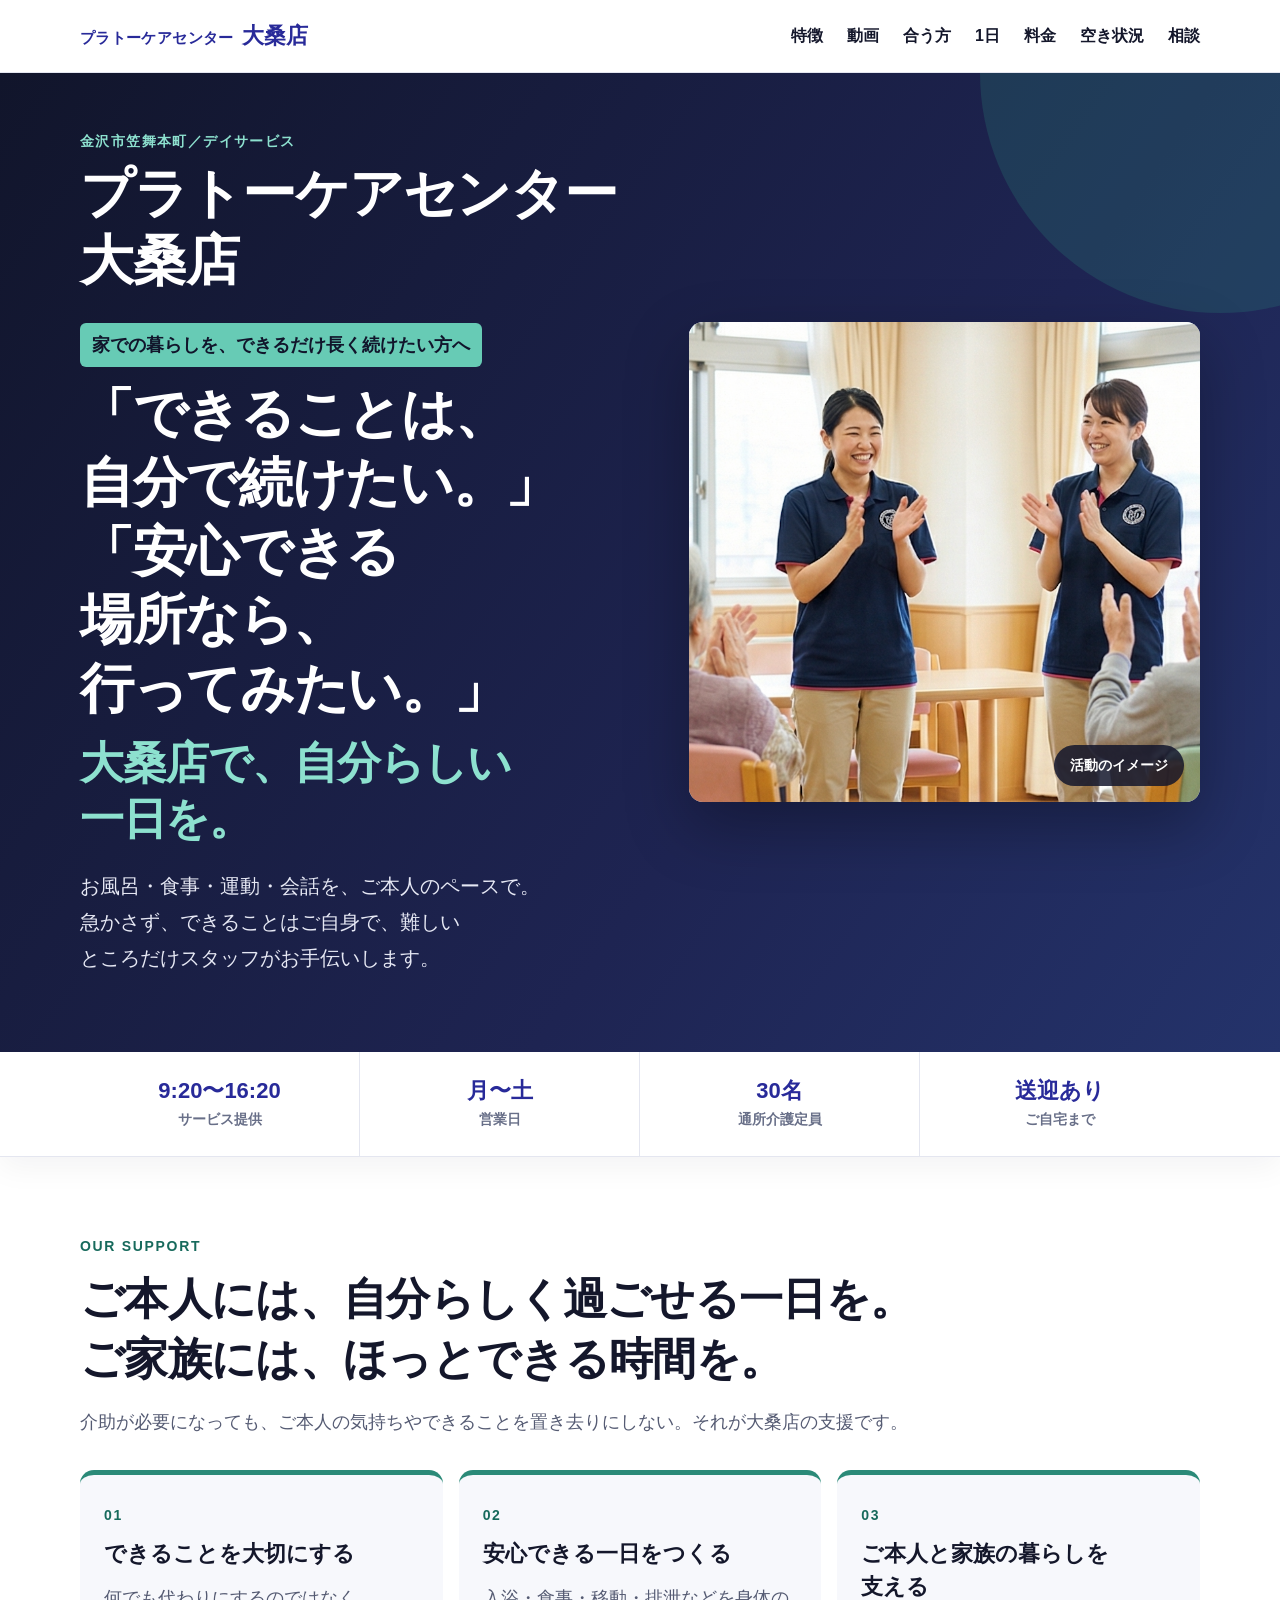
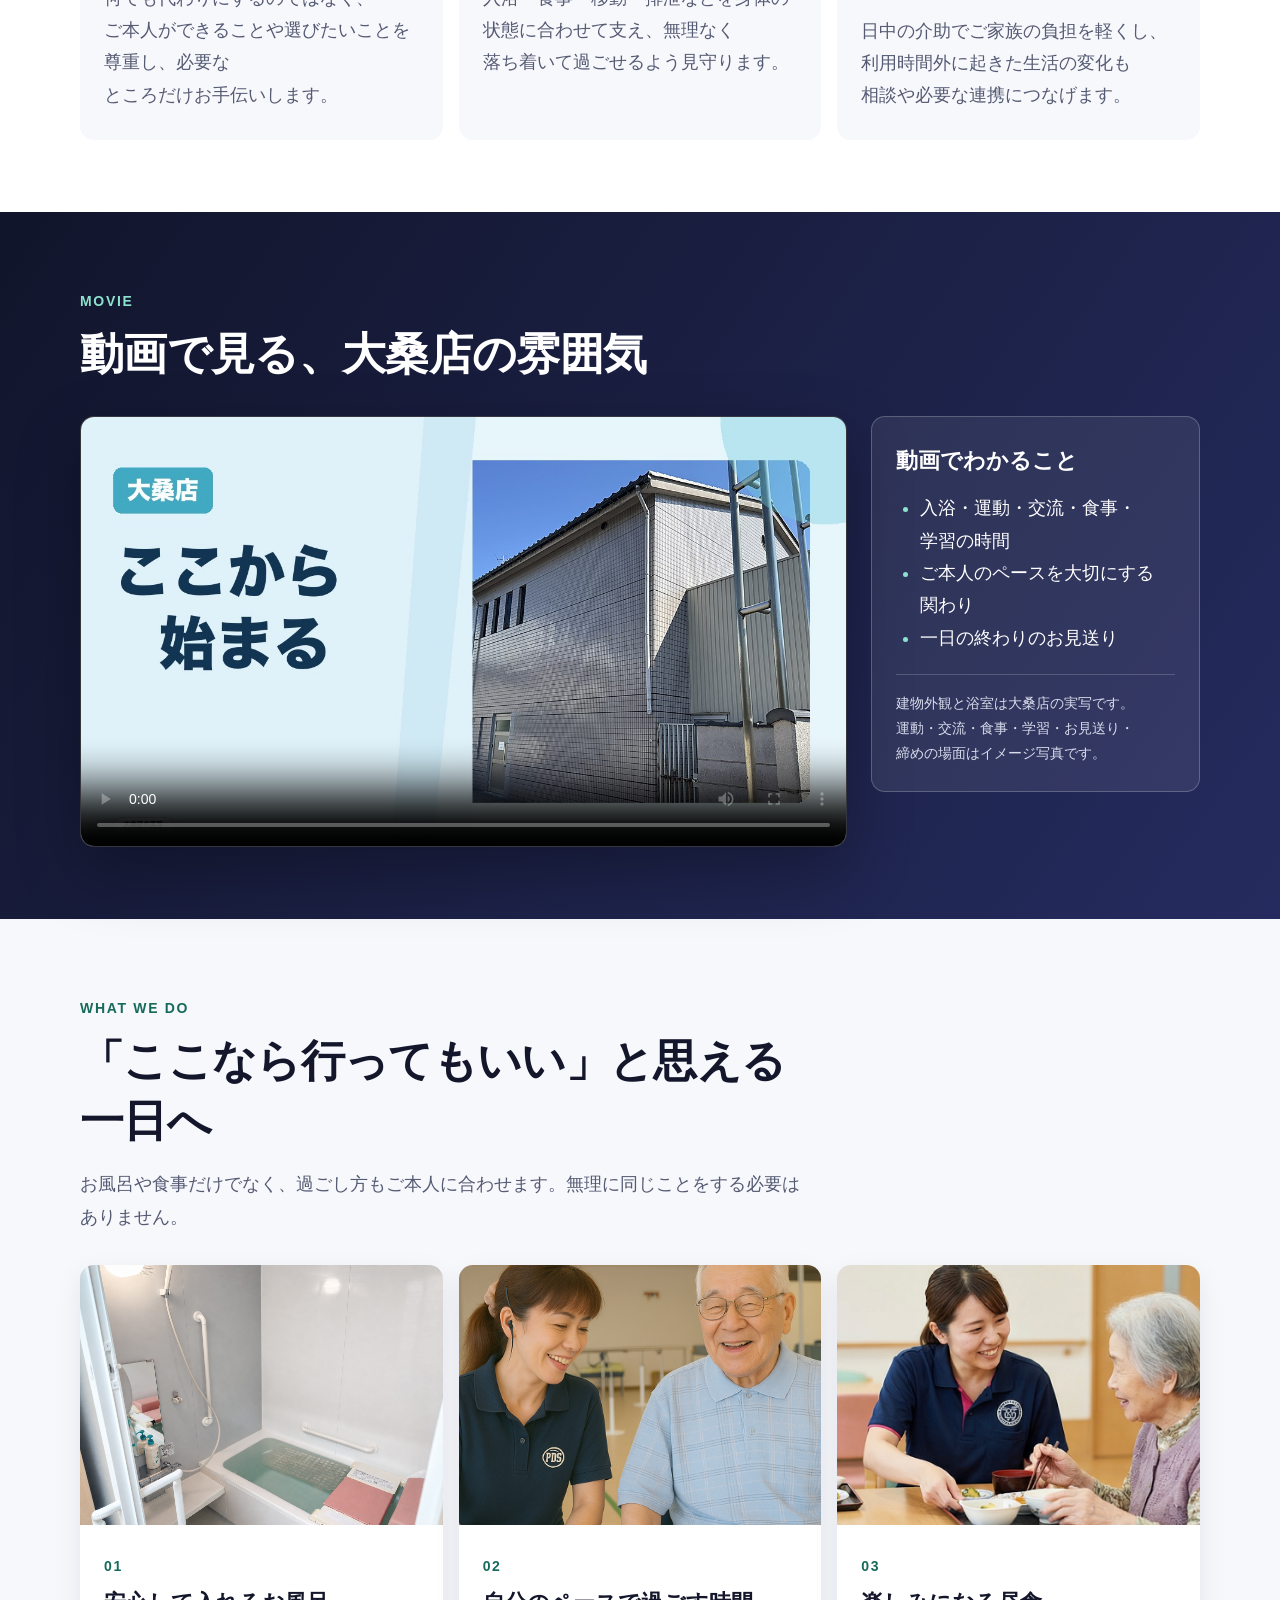
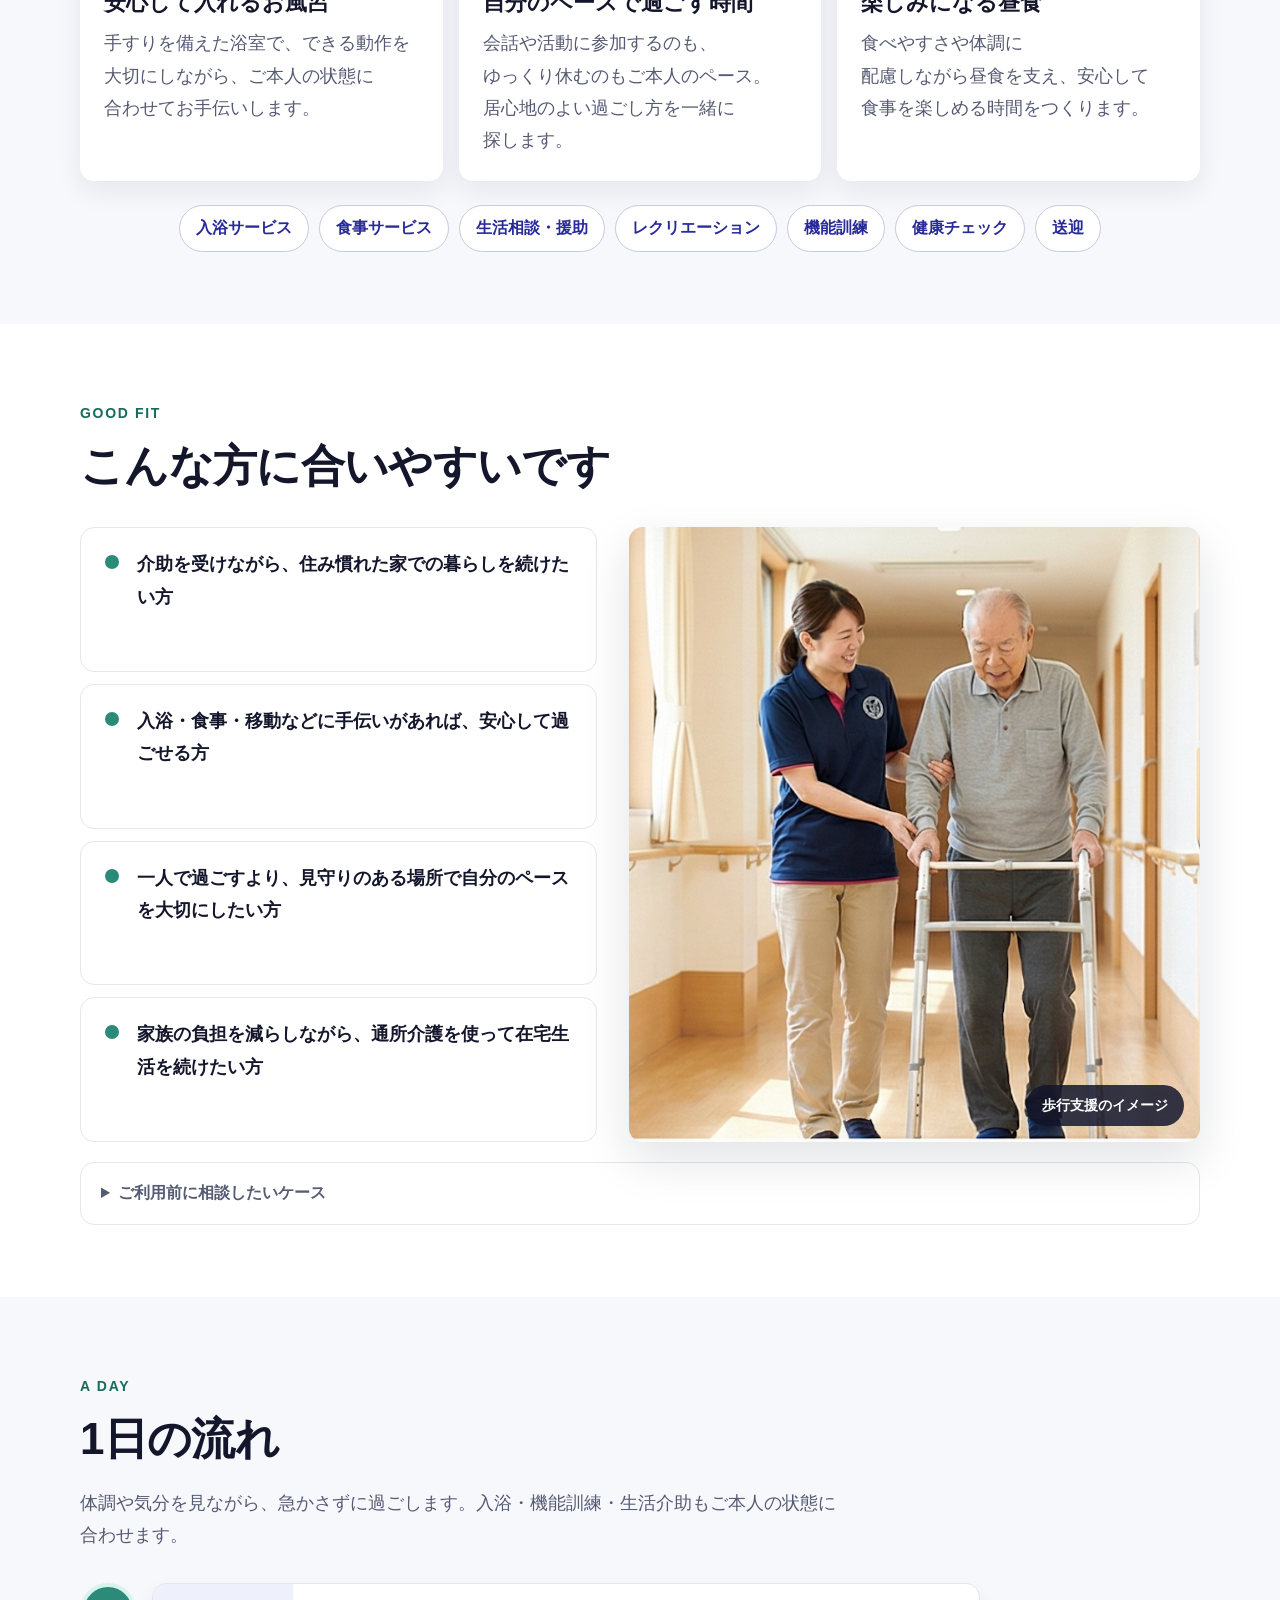
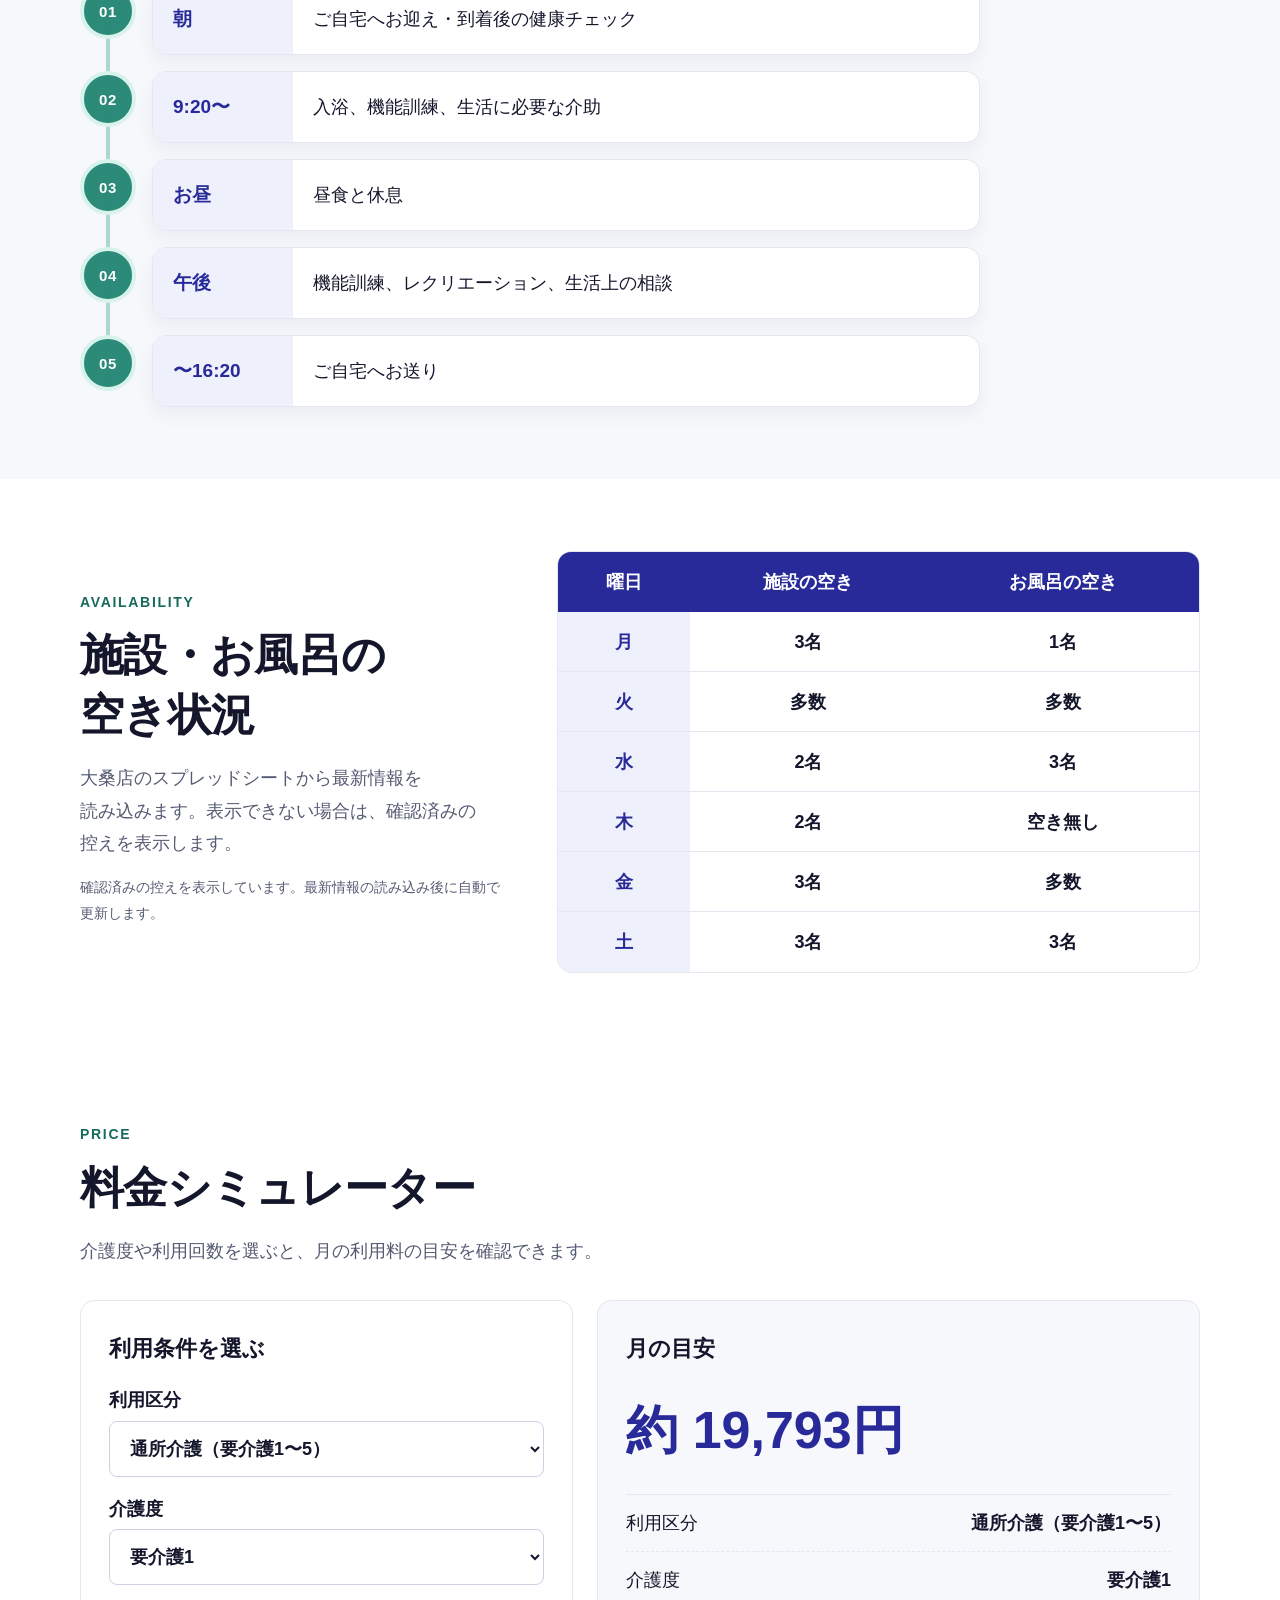
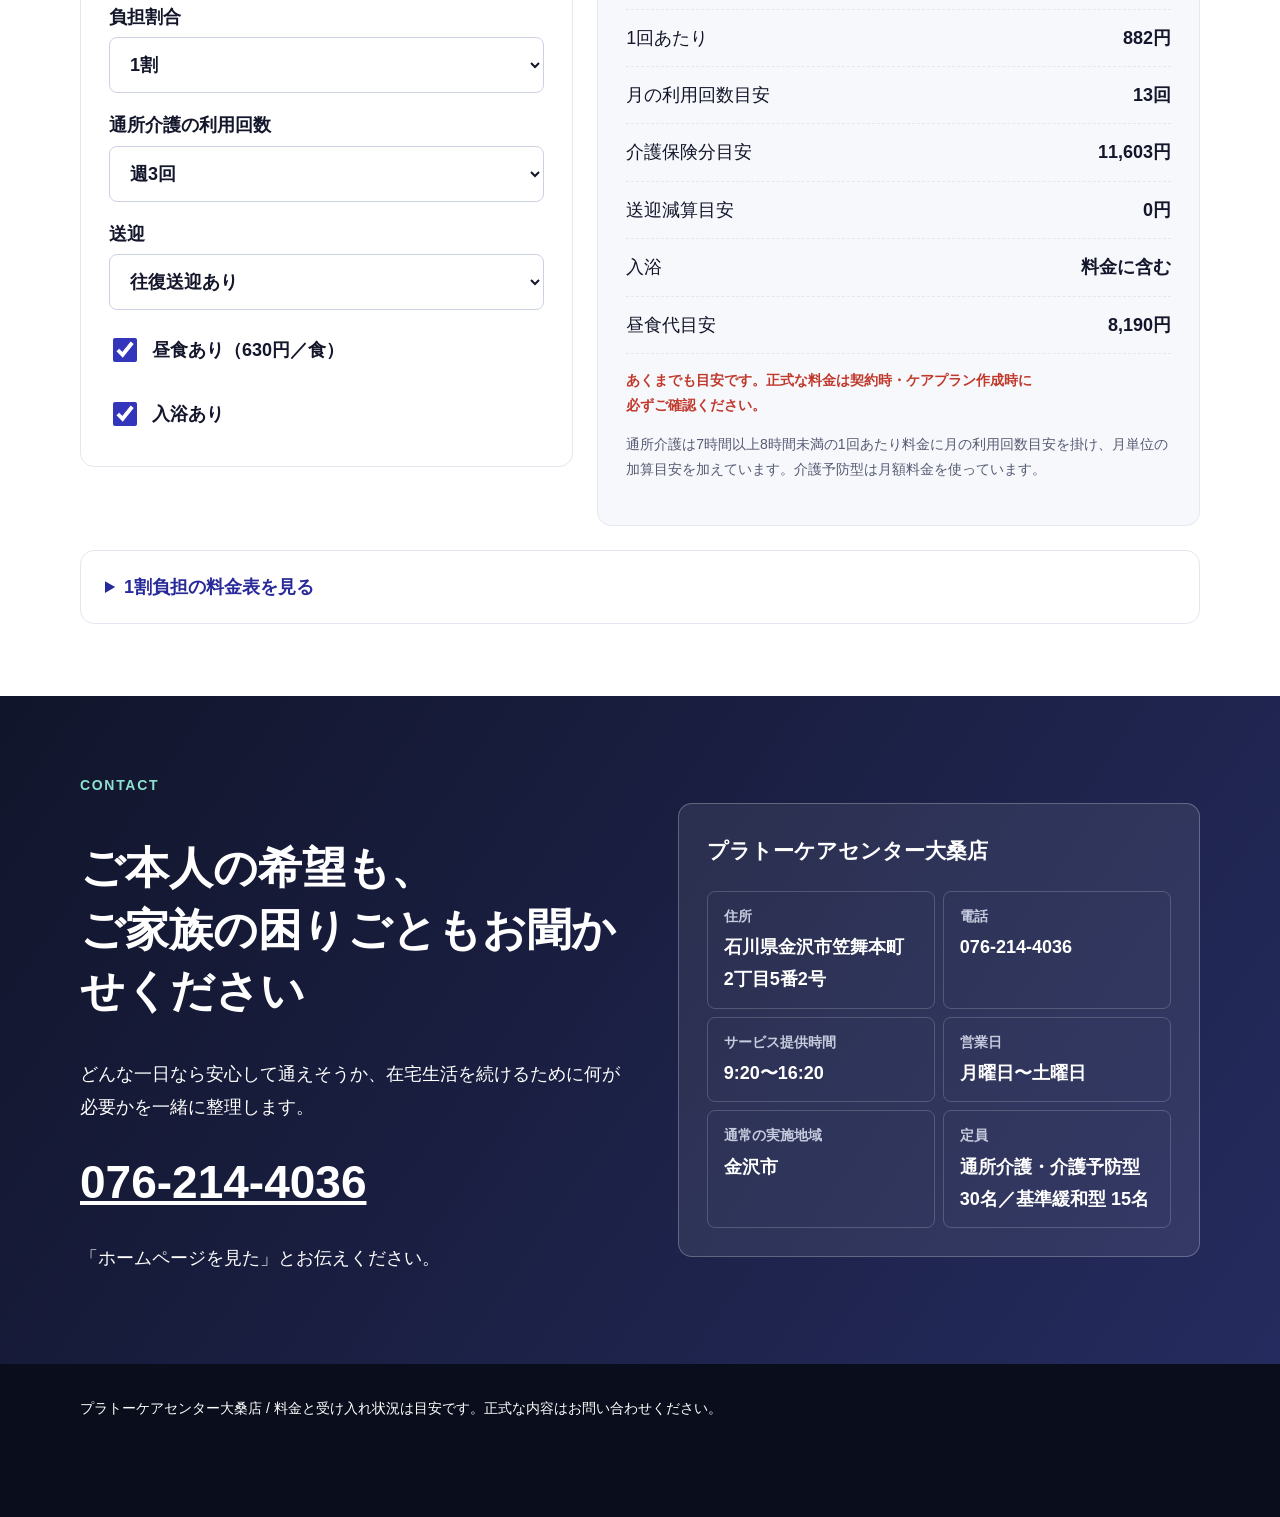
==== okuwa.html @ 2b57ebb9 "[Air] feat: 大桑店LPを公開用に分離 公式サイトの大桑店カードから、利用者と家族が施設情報を確認できる公開先を用意するため。  Co-Authored-By: Codex <codex@o" ====
<!doctype html>
<html lang="ja"><head><meta charset="utf-8"><meta name="viewport" content="width=device-width,initial-scale=1"><meta name="description" content="プラトーケアセンター大桑店の事業所紹介。本人と家族の在宅生活を、年間を通して支えます。"><title>事業所紹介｜プラトーケアセンター大桑店</title><link rel="stylesheet" href="assets/tokens.css"><link rel="stylesheet" href="assets/site.css"></head>
<body data-store="okuwa" data-view="general"><div id="app"></div><script src="assets/stores.js"></script><script src="assets/app.js"></script></body></html>
---- assets/tokens.css ----
/* =====================================================================
   PDS PLATEAU 介護ソフト 共通デザイントークン (tokens.css)
   そのまま読み込んで使用可。詳細ルールは design.md を参照。
   ===================================================================== */

:root{
  /* --- Brand --- */
  --pds-primary:        #3335BB;
  --pds-primary-dark:   #282A99;  /* hover / pressed / 見出し */
  --pds-tint:           #DDE1F7;  /* 選択背景 */
  --pds-tint-weak:      #EEF0FB;  /* ヘッダー帯 / 補助背景 */

  /* --- Neutral (白→黒) --- */
  --pds-white:          #FFFFFF;
  --pds-bg:             #F4F5FB;  /* 画面背景 */
  --pds-border:         #E4E6F0;  /* 枠線 */
  --pds-border-input:   #CDD1E4;  /* 入力欄の枠 */
  --pds-text-muted:       #686F88;  /* 補足文字（白/薄灰背景で4.5:1以上を確保） */
  --pds-text-placeholder: #6C7494;  /* プレースホルダ（4.5:1以上） */
  --pds-text-sub:       #555B73;  /* 副文字 */
  --pds-text:           #14172B;  /* 本文・濃 */

  /* --- 状態色（意味を固定） --- */
  --pds-success:        #1C7B51;  --pds-success-bg: #E6F4EC;  /* 文字を濃色化し背景上で4.5:1以上 */
  --pds-warning:        #956319;  --pds-warning-bg: #FBF1DC;  /* 同上 */
  --pds-danger:         #C0392B;  --pds-danger-bg:  #FBE9E7;
  --pds-info:           #3335BB;  --pds-info-bg:    #EEF0FB;

  /* --- スペーシング（8の倍数） --- */
  --pds-space-1: 4px;  --pds-space-2: 8px;  --pds-space-3: 12px;
  --pds-space-4: 16px; --pds-space-6: 24px; --pds-space-8: 32px;
  --pds-space-12: 48px;

  /* --- 角丸 --- */
  --pds-radius-control: 8px;
  --pds-radius-card:    14px;

  /* --- コントロール高さ --- */
  --pds-control-h:      44px;  /* 標準 */
  --pds-control-h-lg:   48px;  /* 現場（大きめ） */
  --pds-control-h-sm:   36px;  /* 小 */

  /* --- タイポ（本文最小18px） --- */
  --pds-font-ui:   "Noto Sans JP","BIZ UDPGothic","Hiragino Kaku Gothic ProN","Yu Gothic","Meiryo",sans-serif;
  --pds-font-body: "BIZ UDPGothic","Noto Sans JP","Hiragino Kaku Gothic ProN","Yu Gothic","Meiryo",sans-serif;
  --pds-fs-title:   36px;  /* 900 */
  --pds-fs-section: 26px;  /* 700 */
  --pds-fs-subhead: 20px;  /* 700 */
  --pds-fs-body:    18px;  /* 400 最小 */
  --pds-fs-note:    14px;  /* 500 */
}

/* 日本語字形を必ず使う（中国字形フォールバック防止）。
   HTMLには必ず <html lang="ja"> を付けること。 */
html{ font-family: var(--pds-font-ui); color: var(--pds-text); }
body{ margin:0; background: var(--pds-bg); }
*{ box-sizing: border-box; }
---- assets/site.css ----
:root{
  --primary:var(--pds-primary);--primary-dark:var(--pds-primary-dark);--tint:var(--pds-tint-weak);
  --accent:#2B8A78;--accent-dark:#176A5C;--ink:#11152B;--text:var(--pds-text);
  --sub:var(--pds-text-sub);--muted:var(--pds-text-muted);--border:var(--pds-border);
  --surface:#F7F8FC;--shadow:0 18px 48px rgba(17,21,43,.12);
}
*{box-sizing:border-box}
html{scroll-behavior:smooth;font-family:var(--pds-font-ui);color:var(--text);background:#fff}
body{margin:0;background:#fff;font-family:var(--pds-font-body);font-size:18px;line-height:1.8}
p,li,h1,h2,h3,dt,dd,th,td,label{word-break:auto-phrase;overflow-wrap:anywhere}
a{color:var(--primary)}
img{max-width:100%}
.inner{width:min(1120px,calc(100% - 40px));margin:auto}
.nav{position:sticky;top:0;z-index:20;background:rgba(255,255,255,.96);border-bottom:1px solid var(--border);backdrop-filter:blur(12px)}
.nav .inner{display:flex;align-items:center;justify-content:space-between;min-height:72px;gap:24px}
.brand{display:flex;align-items:baseline;gap:8px;color:var(--primary-dark);text-decoration:none;letter-spacing:.02em}.brand span{font-size:15px;font-weight:800}.brand strong{font-size:22px;font-weight:900}
.navlinks{display:flex;gap:24px;align-items:center}.navlinks a{text-decoration:none;font-weight:800;color:var(--text);font-size:16px}
.mobile-menu{display:none}
.hero{position:relative;overflow:hidden;background:linear-gradient(125deg,#11152B 0%,#1E2452 62%,#24336B 100%);color:#fff;padding:56px 0}
.hero::after{content:"";position:absolute;width:480px;height:480px;right:-180px;top:-240px;border-radius:50%;background:rgba(43,138,120,.24)}
.hero-grid{position:relative;z-index:1;display:grid;grid-template-columns:1.04fr .96fr;gap:56px;align-items:center}.hero-grid>*{min-width:0}
.kicker,.eyebrow{display:inline-block;color:var(--accent-dark);font-weight:900;letter-spacing:.12em;font-size:14px}
.store-name{margin:0 0 28px}.store-name span,.store-name strong{display:block}.store-name span{color:#8DE1CF;font-size:14px;font-weight:900;letter-spacing:.1em}.store-name strong{margin-top:6px;color:#fff;font-size:clamp(38px,4.2vw,56px);line-height:1.25;font-weight:900;letter-spacing:-.02em}
.hero-problem{display:inline-block;margin:0 0 12px;padding:6px 12px;border-radius:6px;background:#67CBB5;color:#11152B;font-weight:900}
h1{font-size:clamp(35px,4.2vw,54px);line-height:1.28;margin:0 0 20px;letter-spacing:-.025em}h1 span,h1 strong{display:block}h1 span{font-weight:800}h1 strong{margin-top:12px;color:#8DE1CF;font-size:.82em}
.lead{font-size:20px;color:#E6E8F4;max-width:680px}
.hero-note{margin:24px 0 0;padding:16px 20px;background:rgba(255,255,255,.10);border-left:5px solid #67CBB5;border-radius:8px;font-weight:800}
.actions{display:flex;flex-wrap:wrap;gap:12px;margin-top:32px}
.btn{min-height:56px;padding:0 24px;border-radius:8px;display:inline-flex;align-items:center;justify-content:center;font-size:18px;font-weight:900;text-decoration:none;border:2px solid var(--primary);transition:transform .15s ease,background .15s ease}
.btn:hover{transform:translateY(-1px)}.btn-primary{background:var(--primary);color:#fff}.btn-primary:hover{background:var(--primary-dark)}
.btn-secondary{background:#fff;color:var(--primary)}
.hero .btn-primary{background:#fff;color:var(--primary-dark);border-color:#fff}.hero .btn-secondary{background:transparent;color:#fff;border-color:rgba(255,255,255,.65)}
.hero-phone{display:inline-flex;align-items:center;padding:0 8px;color:#fff;font-size:20px;font-weight:900;text-underline-offset:4px}
.hero-photo{position:relative;margin:0;height:480px;border-radius:14px;overflow:hidden;background:#DDE1F7;box-shadow:0 24px 64px rgba(0,0,0,.30)}
.hero-photo img{display:block;width:100%;height:100%;object-fit:cover;object-position:center 44%}
.hero-photo figcaption,.fit-photo figcaption{position:absolute;right:16px;bottom:16px;padding:8px 16px;border-radius:999px;background:rgba(17,21,43,.84);color:#fff;font-size:14px;font-weight:800}
.fact-band{background:#fff;border-bottom:1px solid var(--border);box-shadow:0 10px 30px rgba(17,21,43,.05)}
.fact-band-grid{display:grid;grid-template-columns:repeat(4,1fr)}.fact-band-grid div{padding:24px 20px;border-right:1px solid var(--border);text-align:center}.fact-band-grid div:last-child{border-right:0}
.fact-band strong,.fact-band span{display:block}.fact-band strong{font-size:22px;line-height:1.4;color:var(--primary-dark)}.fact-band span{color:var(--muted);font-size:14px;font-weight:700}
section{padding:72px 0}.soft{background:var(--surface)}
.section-head{max-width:760px;margin-bottom:32px}.section-head-wide{max-width:920px}.section-head h2{font-size:clamp(30px,4vw,44px);line-height:1.35;margin:8px 0 12px;letter-spacing:-.015em}.section-head p{color:var(--sub);margin-bottom:0}
.guide-callout{display:flex;align-items:center;justify-content:space-between;gap:32px;margin:0 0 24px;padding:20px 24px;border-radius:14px;background:var(--primary-dark);color:#fff}.guide-callout strong{font-size:20px}.guide-callout p{margin:0;max-width:640px;color:#EEF0FB}
.support-grid{display:grid;grid-template-columns:repeat(3,1fr);gap:16px}.support-card{min-width:0;padding:28px 24px;border-top:5px solid var(--accent);border-radius:14px;background:var(--surface)}
.support-card>span{display:block;color:var(--accent-dark);font-size:14px;font-weight:900;letter-spacing:.12em}.support-card h3{font-size:22px;line-height:1.5;margin:8px 0 12px}.support-card p{margin:0;color:var(--sub)}
.movie-section{background:linear-gradient(125deg,#11152B,#252B5E);color:#fff}.movie-section .eyebrow{color:#8DE1CF}.movie-section .section-head p{color:#E6E8F4}.movie-layout{display:grid;grid-template-columns:1.4fr .6fr;gap:24px;align-items:start}.movie-frame{overflow:hidden;aspect-ratio:16/9;border:1px solid rgba(255,255,255,.18);border-radius:14px;background:#080A14;box-shadow:0 24px 64px rgba(0,0,0,.3)}.movie-frame video{display:block;width:100%;height:100%;object-fit:cover}.movie-info{padding:24px;border:1px solid rgba(255,255,255,.22);border-radius:14px;background:rgba(255,255,255,.08)}.movie-info strong{font-size:22px}.movie-info ul{margin:12px 0 20px;padding-left:24px}.movie-info li::marker{color:#8DE1CF}.movie-info p{margin:0;padding-top:16px;border-top:1px solid rgba(255,255,255,.18);color:#D9DCEC;font-size:14px}
.feature-grid{display:grid;grid-template-columns:repeat(3,1fr);gap:16px}.feature-card{overflow:hidden;border-radius:14px;background:#fff;box-shadow:0 10px 28px rgba(17,21,43,.08)}.feature-card img{display:block;width:100%;height:260px;object-fit:cover}.feature-card>div{padding:24px}.feature-card span{color:var(--accent-dark);font-size:14px;font-weight:900;letter-spacing:.12em}.feature-card h3{margin:6px 0 8px;font-size:22px;line-height:1.45}.feature-card p{margin:0;color:var(--sub)}
.service-tags{display:flex;flex-wrap:wrap;justify-content:center;gap:10px;margin-top:24px}.service-tags span{padding:8px 16px;border:1px solid #C7CBDE;border-radius:999px;background:#fff;color:var(--primary-dark);font-size:16px;font-weight:800}
.fit-layout{display:grid;grid-template-columns:.95fr 1.05fr;gap:32px;align-items:stretch}.fit-list{display:grid;gap:12px}.fit-list div{position:relative;padding:20px 24px 20px 56px;border:1px solid var(--border);border-radius:14px;background:#fff;font-weight:800}.fit-list div::before{content:"";position:absolute;left:24px;top:27px;width:14px;height:14px;border-radius:50%;background:var(--accent)}
.fit-photo{position:relative;min-height:420px;margin:0;border-radius:14px;overflow:hidden;background:var(--tint);box-shadow:var(--shadow)}.fit-photo img{display:block;width:100%;height:100%;min-height:420px;object-fit:cover}
.consult-box{margin-top:20px;border:1px solid var(--border);border-radius:14px;background:#fff;color:var(--sub)}.consult-box summary{padding:16px 20px;cursor:pointer;color:var(--sub);font-size:16px;font-weight:800}.consult-box[open] summary{border-bottom:1px solid var(--border)}.consult-content{display:grid;grid-template-columns:.9fr 1.1fr;gap:24px;padding:16px 20px}.consult-content p,.consult-content ul{margin:0}.consult-content ul{padding-left:24px}
.timeline{display:grid;gap:16px;max-width:900px;margin:0;padding:0;list-style:none}.time-row{position:relative;display:grid;grid-template-columns:56px 1fr;gap:16px;align-items:stretch}.time-row:not(:last-child)::after{content:"";position:absolute;z-index:0;left:26px;top:52px;width:4px;height:calc(100% + 20px);border-radius:4px;background:#A9D9CF}.timeline-marker{position:relative;z-index:1;display:flex;width:56px;height:56px;align-items:center;justify-content:center;border:4px solid #D8F2EC;border-radius:50%;background:var(--accent);color:#fff;font-size:15px;font-weight:900;letter-spacing:.05em}.timeline-content{display:grid;grid-template-columns:140px 1fr;min-height:72px;overflow:hidden;border:1px solid var(--border);border-radius:14px;background:#fff;box-shadow:0 8px 20px rgba(17,21,43,.05)}.timeline-content b{display:flex;align-items:center;padding:16px 20px;background:var(--tint);color:var(--primary-dark);font-size:19px}.timeline-content span{display:flex;align-items:center;padding:16px 20px}
.availability-layout{display:grid;grid-template-columns:.8fr 1.2fr;gap:48px;align-items:center}.availability-layout .section-head{margin-bottom:16px}.availability-wrap{min-width:0;overflow-x:auto}.availability-table{width:100%;border-spacing:0;border:1px solid var(--border);border-radius:14px;background:#fff;overflow:hidden}.availability-table th,.availability-table td{height:60px;padding:8px 16px;text-align:center;border-bottom:1px solid var(--border)}.availability-table thead th{background:var(--primary-dark);color:#fff}.availability-table tbody th{background:var(--tint);color:var(--primary-dark)}.availability-table tr:last-child th,.availability-table tr:last-child td{border-bottom:0}.availability-level{font-weight:900}.availability-actions{display:flex;flex-wrap:wrap;gap:12px;margin-top:24px}
.sim-wrap{display:grid;grid-template-columns:.9fr 1.1fr;gap:24px;align-items:start}.sim-form,.sim-result{padding:28px;border:1px solid var(--border);border-radius:14px;background:#fff}.sim-result{background:var(--surface)}.sim-form h3,.sim-result h3{margin:0 0 16px;font-size:22px}.form-grid{display:grid;gap:16px}.form-grid label{display:block;font-weight:800}.form-grid select{width:100%;height:56px;margin-top:4px;padding:0 16px;border:1px solid var(--pds-border-input);border-radius:8px;background:#fff;color:var(--text);font:inherit}.check{display:flex!important;align-items:center;gap:12px;min-height:48px}.check input{width:24px;height:24px;accent-color:var(--primary)}.is-hidden{display:none!important}.total{margin:8px 0 16px;color:var(--primary-dark);font-size:clamp(36px,5vw,52px);font-weight:900;font-variant-numeric:tabular-nums}.breakdown{margin:0;padding:0;list-style:none;border-top:1px solid var(--border)}.breakdown li{display:flex;justify-content:space-between;gap:16px;padding:12px 0;border-bottom:1px dashed var(--border)}.breakdown b{text-align:right;font-variant-numeric:tabular-nums}.note{font-size:14px;color:var(--sub)}.note-danger{color:var(--pds-danger);font-weight:800}
.fee-details{margin-top:24px;border:1px solid var(--border);border-radius:14px;background:#fff}.fee-details summary{padding:20px 24px;cursor:pointer;color:var(--primary-dark);font-weight:900}.fee-details[open] summary{border-bottom:1px solid var(--border)}.fee-list{display:grid;gap:0;padding:8px 24px}.fee-row{display:flex;justify-content:space-between;gap:24px;padding:12px 0;border-bottom:1px solid var(--border)}.fee-row:last-child{border-bottom:0}.fee-row strong{font-variant-numeric:tabular-nums;white-space:nowrap}.fee-details>.note{padding:0 24px 16px}
.contact{background:linear-gradient(125deg,#11152B,#252B5E);color:#fff}.contact .eyebrow{color:#8DE1CF}.contact h2{font-size:clamp(30px,4vw,44px);line-height:1.4}.contact a{color:#fff}.contact-grid{display:grid;grid-template-columns:1fr .95fr;gap:48px;align-items:center}.phone{font-size:clamp(30px,5vw,46px);font-weight:900}.contact-box{padding:28px;border:1px solid rgba(255,255,255,.25);border-radius:14px;background:rgba(255,255,255,.08)}.contact-box h3{margin-top:0}.facts{display:grid;grid-template-columns:repeat(2,1fr);gap:8px;margin:0}.facts div{padding:12px 16px;border:1px solid rgba(255,255,255,.18);border-radius:8px}.facts dt{font-size:14px;color:#C7CBDE;font-weight:700}.facts dd{margin:2px 0 0;font-weight:800}.contact-links{margin-top:16px}.contact-links a{display:block;padding:10px 0;font-weight:900}
.footer{padding:32px 0 96px;background:#0A0D1C;color:#fff}.footer p{margin:0;font-size:14px}.mobile-actions{display:none}
@media(max-width:820px){
  body{font-size:18px;padding-bottom:92px}.inner{width:min(100% - 32px,1120px)}.navlinks{display:none}.nav .inner{min-height:64px}.brand{display:block}.brand span{display:block;font-size:11px;line-height:1.2}.brand strong{display:block;font-size:20px;line-height:1.3}.mobile-menu{display:block;position:relative}.mobile-menu summary{list-style:none;cursor:pointer;padding:8px 12px;border:1px solid var(--border);border-radius:8px;color:var(--primary-dark);font-size:15px;font-weight:900}.mobile-menu summary::-webkit-details-marker{display:none}.mobile-menu>div{position:absolute;right:0;top:48px;width:220px;padding:8px;border:1px solid var(--border);border-radius:14px;background:#fff;box-shadow:var(--shadow)}.mobile-menu a{display:block;padding:12px 16px;color:var(--text);text-decoration:none;font-weight:800}.hero{padding:32px 0}.hero-grid,.fit-layout,.availability-layout,.contact-grid{grid-template-columns:1fr}.hero-grid{gap:28px}.hero-photo{height:300px}.store-name{margin-bottom:20px}.store-name strong{font-size:34px}.hero-problem{font-size:15px}.hero h1{font-size:34px}.lead{font-size:18px}.hero .actions{display:none}
  p,li,h1,h2,h3,dt,dd,th,td,label{word-break:normal;overflow-wrap:anywhere}.fact-band-grid{grid-template-columns:repeat(2,1fr)}.fact-band-grid div:nth-child(2){border-right:0}.fact-band-grid div:nth-child(-n+2){border-bottom:1px solid var(--border)}.fact-band-grid div{padding:16px 8px}.fact-band strong{font-size:19px}
  section{padding:48px 0}.section-head h2{font-size:30px}.section-head h2 br{display:none}.guide-callout{display:block}.guide-callout p{margin-top:8px}.support-grid,.movie-layout,.feature-grid,.timeline,.sim-wrap,.facts,.consult-content{grid-template-columns:1fr}.support-card{display:grid;grid-template-columns:40px 1fr;gap:4px;padding:22px 20px}.support-card h3{margin-top:0}.movie-info{padding:20px}.feature-card img{height:240px}.fit-photo,.fit-photo img{min-height:300px}.consult-content ul{margin-top:4px}.timeline{gap:12px}.time-row{grid-template-columns:44px 1fr;gap:10px}.time-row:not(:last-child)::after{left:20px;top:42px;height:calc(100% + 16px)}.timeline-marker{width:44px;height:44px;border-width:3px;font-size:12px}.timeline-content{grid-template-columns:88px 1fr;min-height:64px}.timeline-content b,.timeline-content span{padding:12px 10px}.timeline-content b{font-size:17px}.availability-layout{gap:24px}.availability-table th,.availability-table td{padding:8px}.sim-form,.sim-result{padding:20px}.fee-row,.breakdown li{align-items:flex-start;flex-direction:column;gap:4px}.breakdown b{text-align:left}.contact-grid{gap:28px}.contact-box{padding:20px}
  .mobile-actions{display:block;position:fixed;z-index:30;left:0;right:0;bottom:0;padding:10px 12px calc(10px + env(safe-area-inset-bottom));background:rgba(255,255,255,.97);border-top:1px solid var(--border)}.mobile-actions .btn{width:100%;min-width:0;min-height:64px;padding:7px 12px;flex-direction:column;gap:0;line-height:1.25}.mobile-actions .btn span{font-size:16px}.mobile-actions .btn strong{font-size:21px}
}
@media print{.nav,.mobile-actions{display:none!important}section{padding:32px 0}.hero{padding:32px 0}.btn{border:1px solid #333;color:#000;background:#fff}.footer{padding:24px;background:#fff;color:#000}}
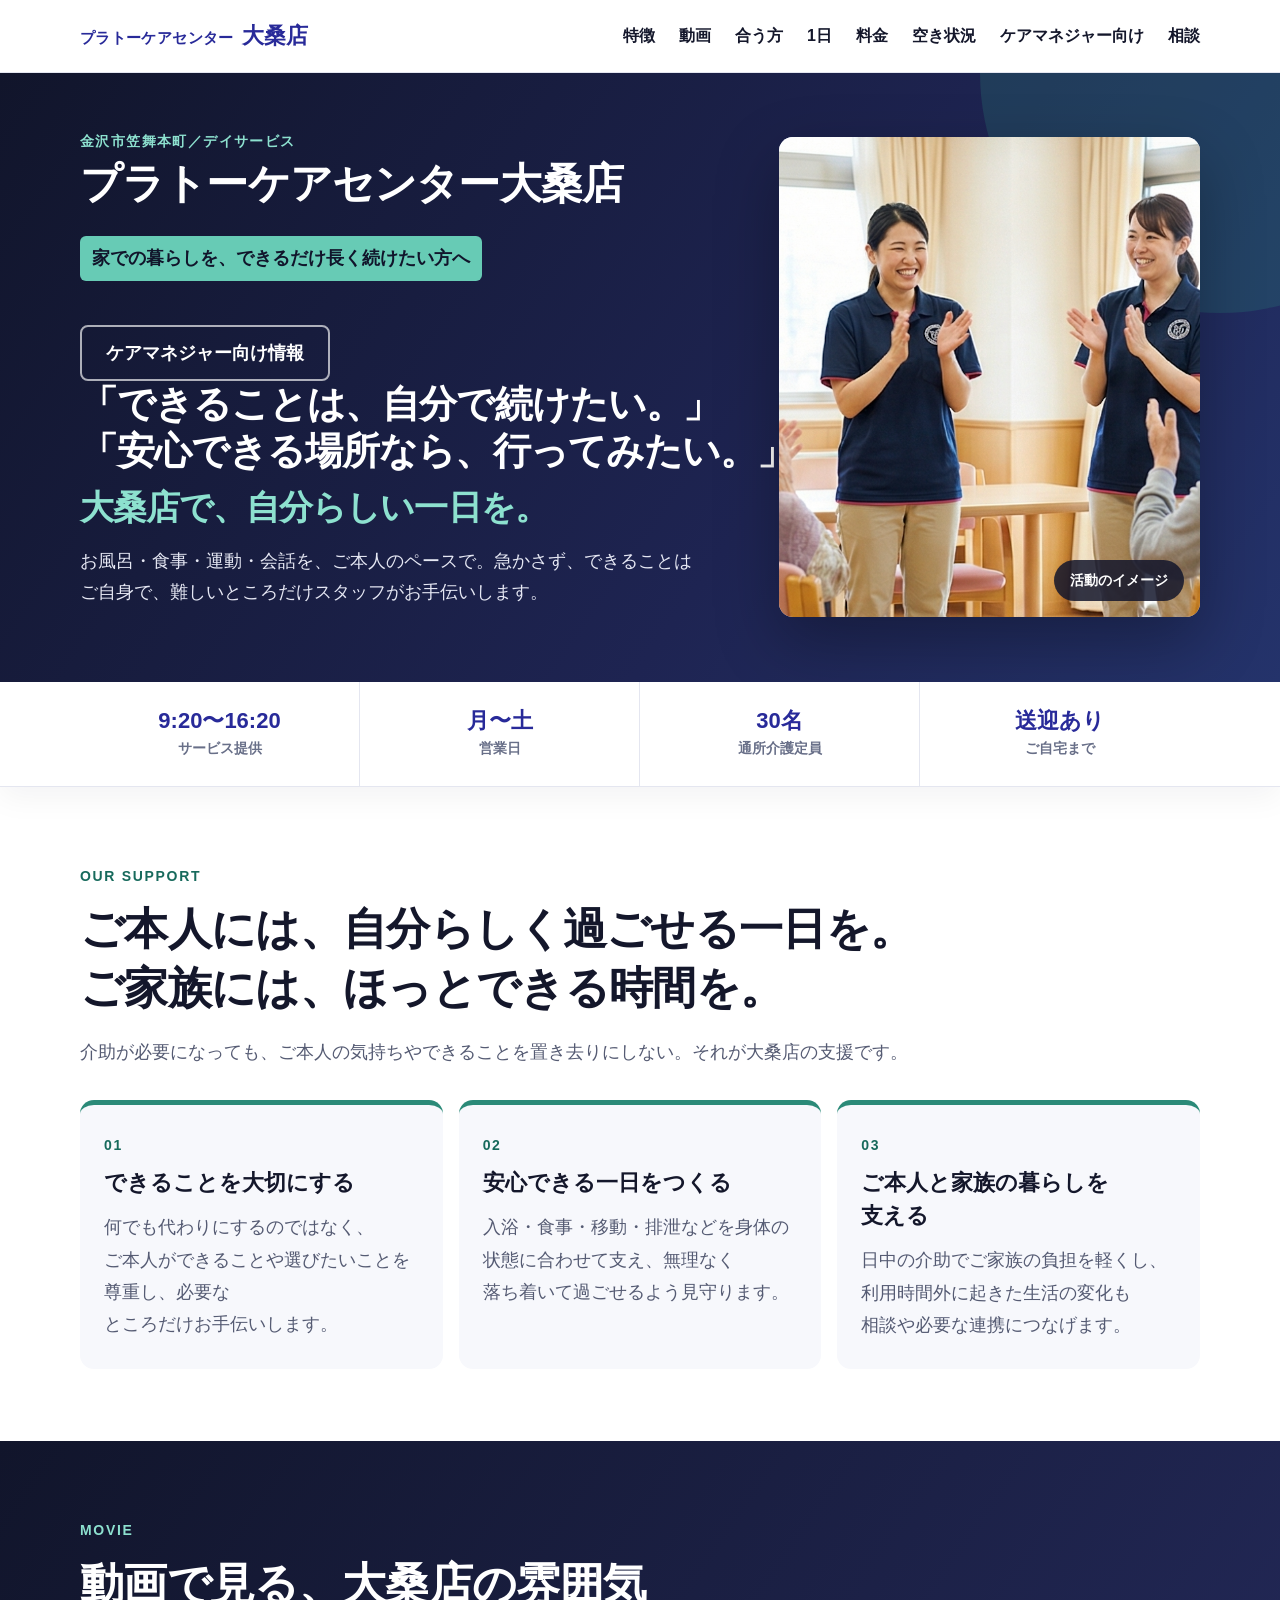
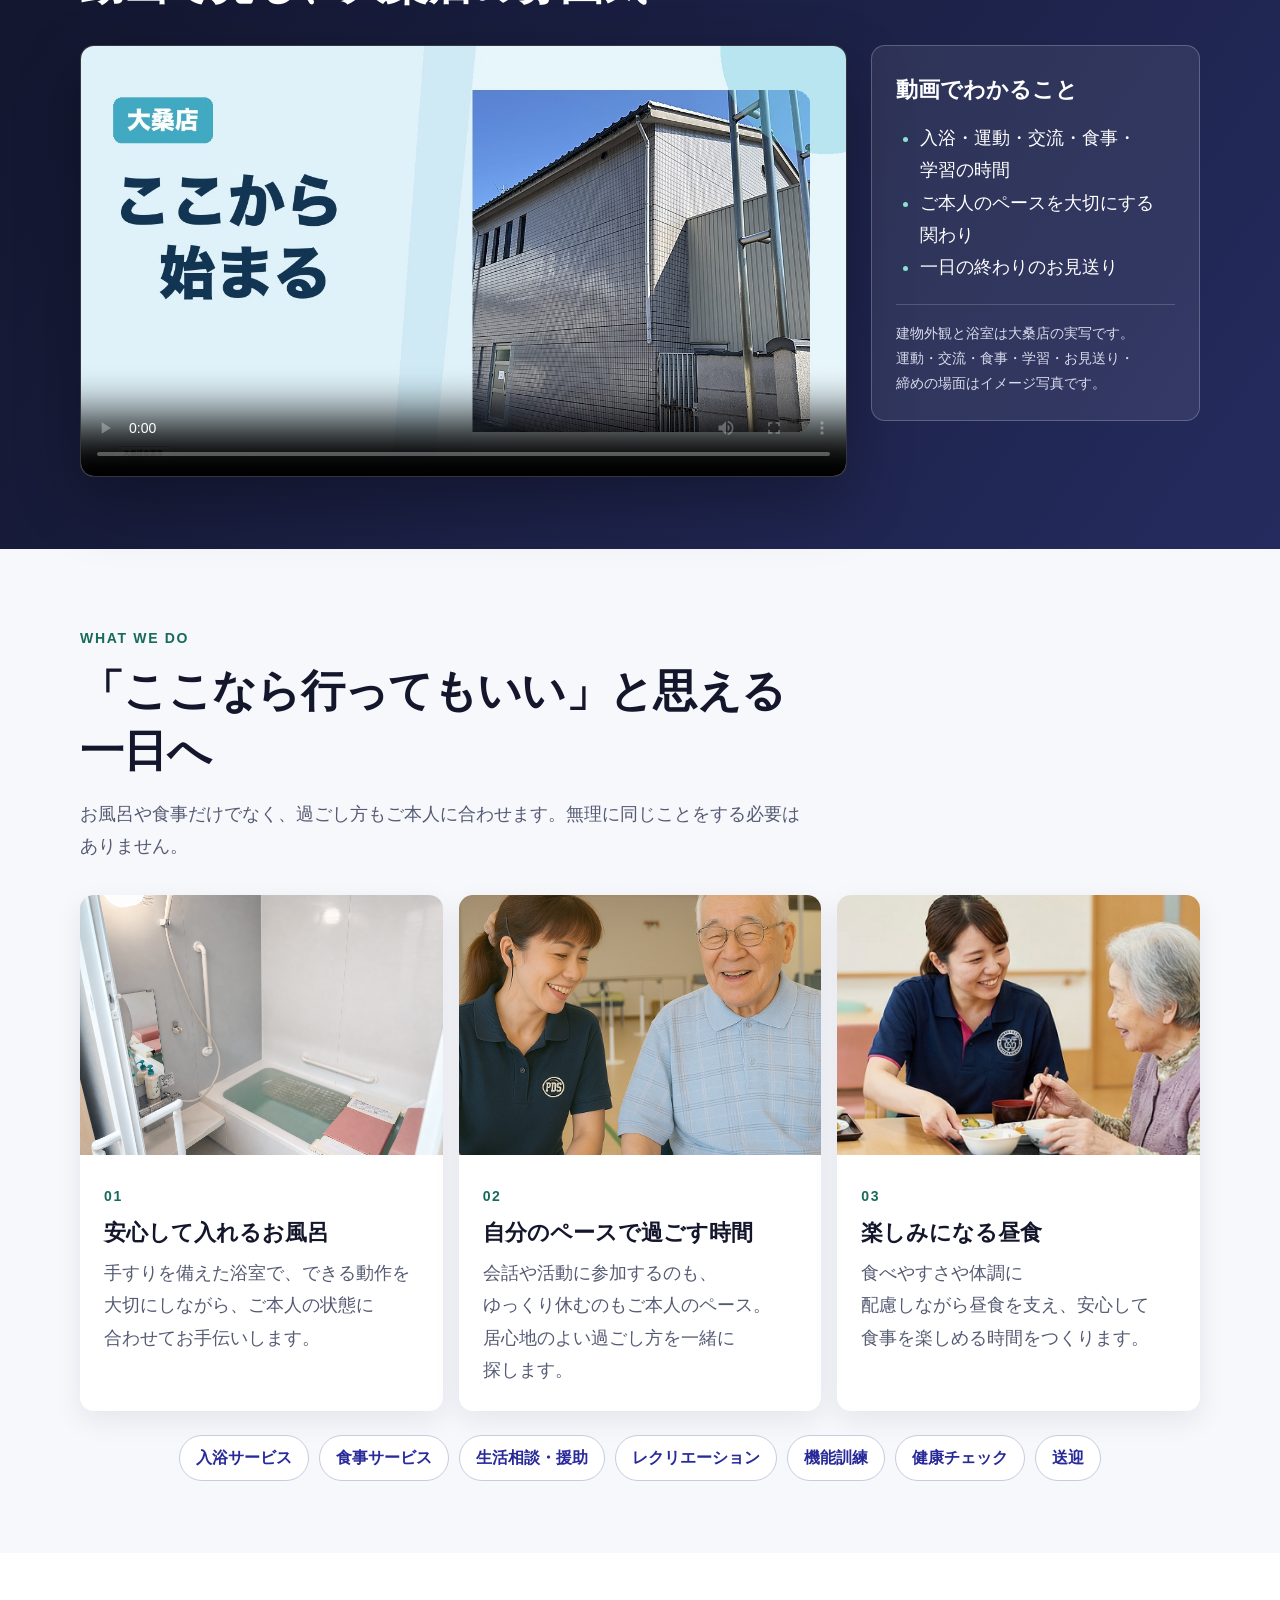
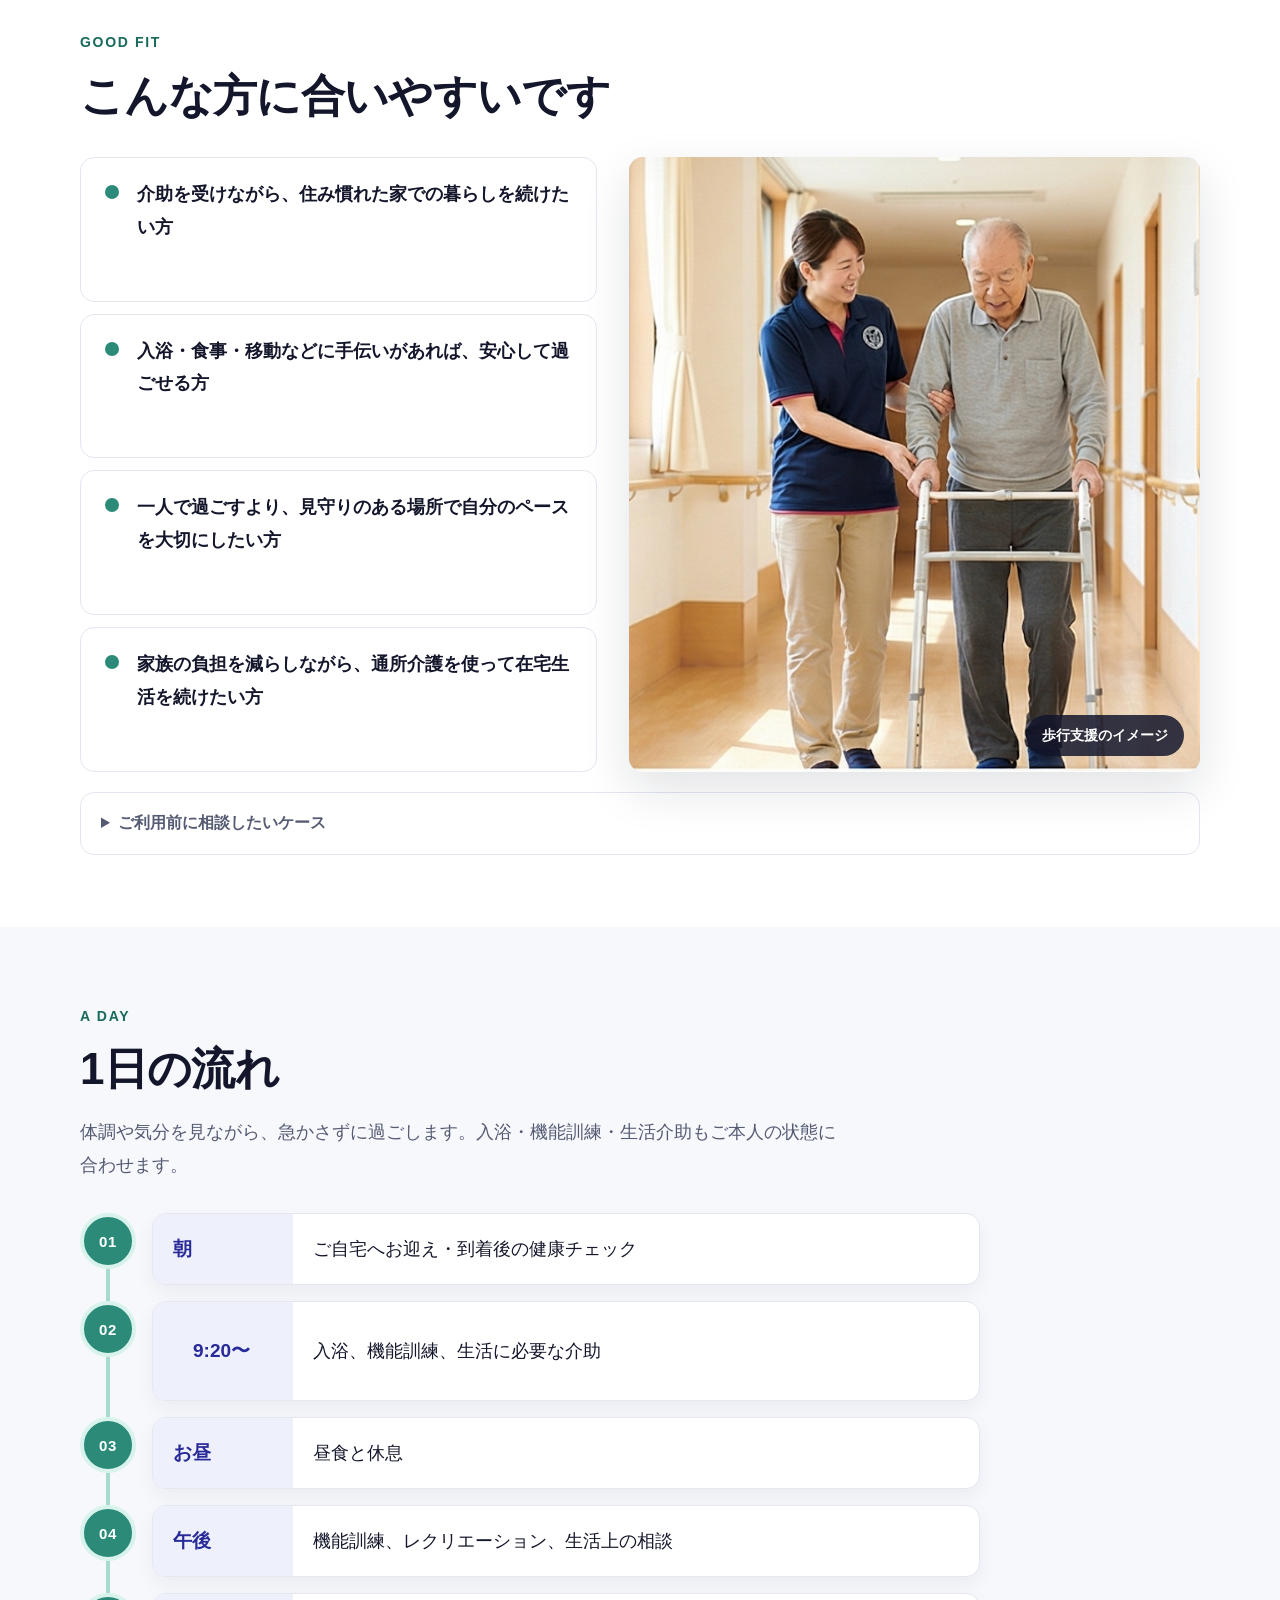
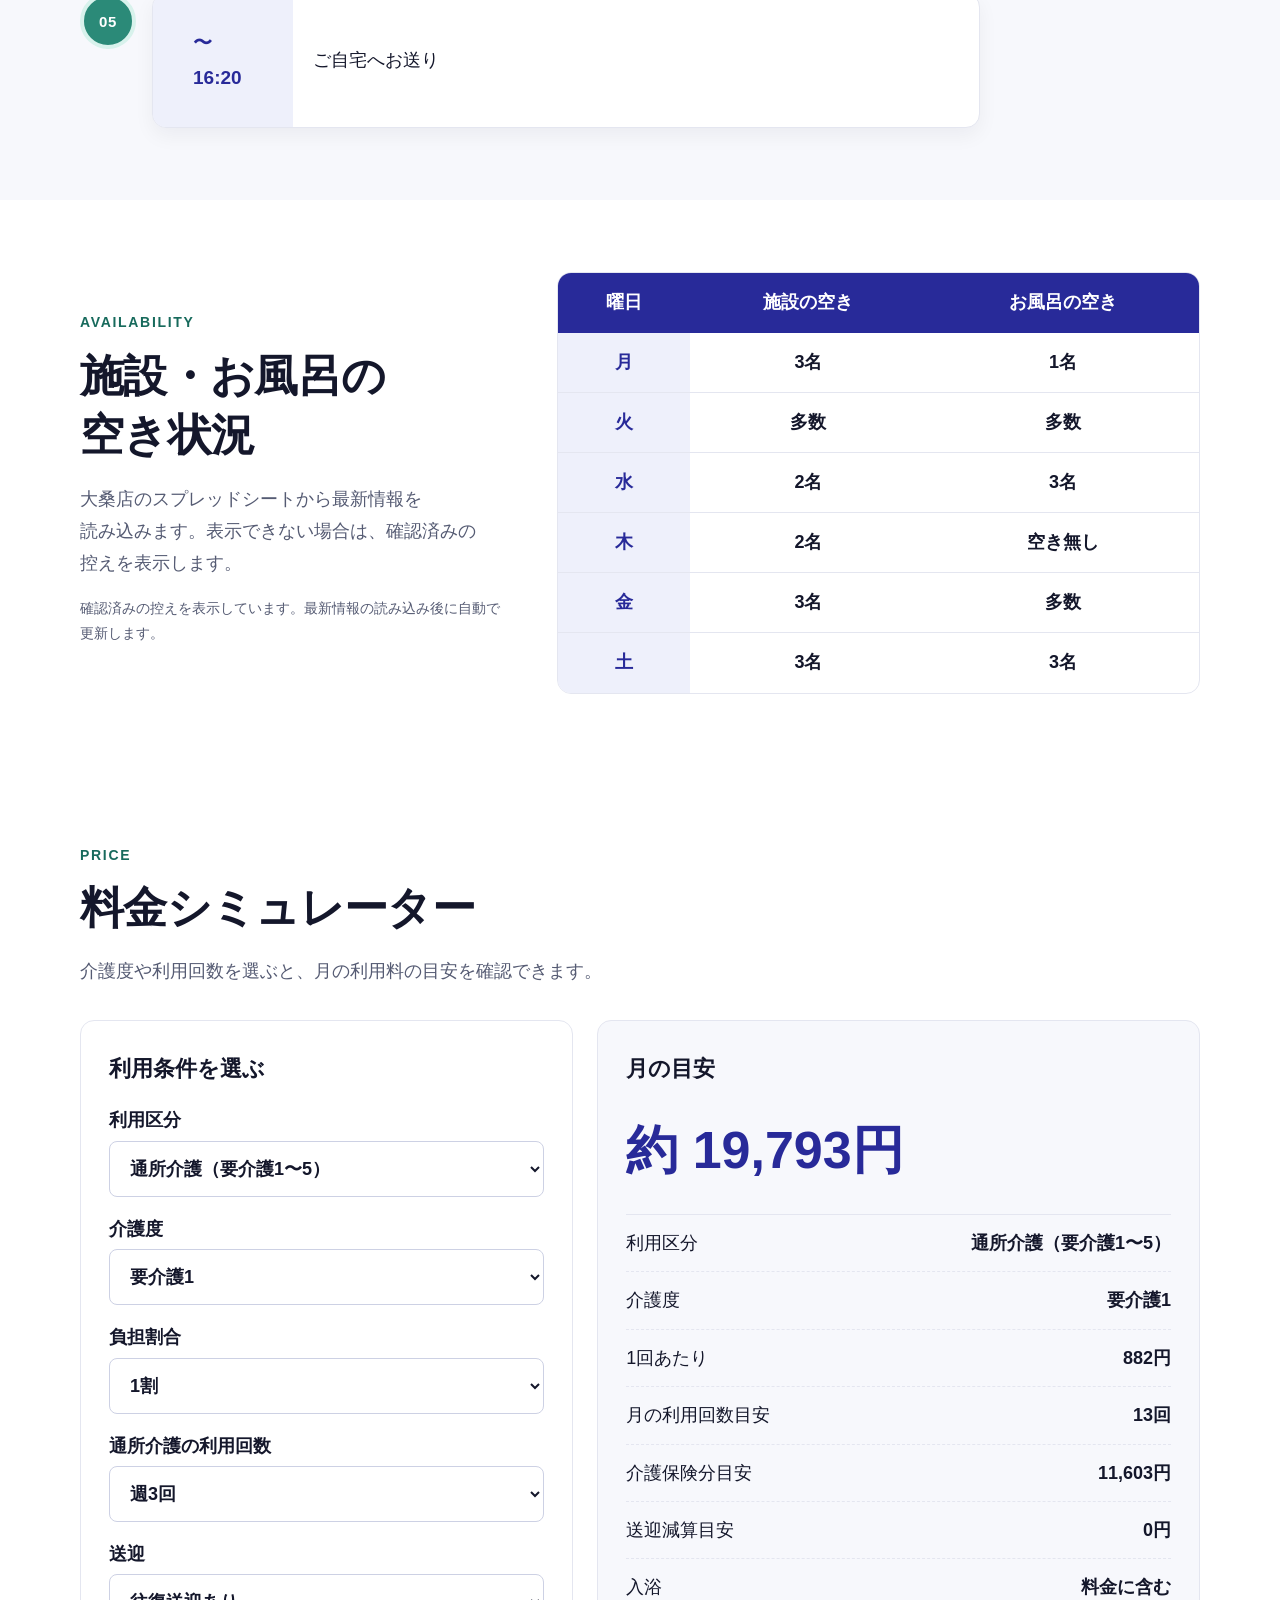
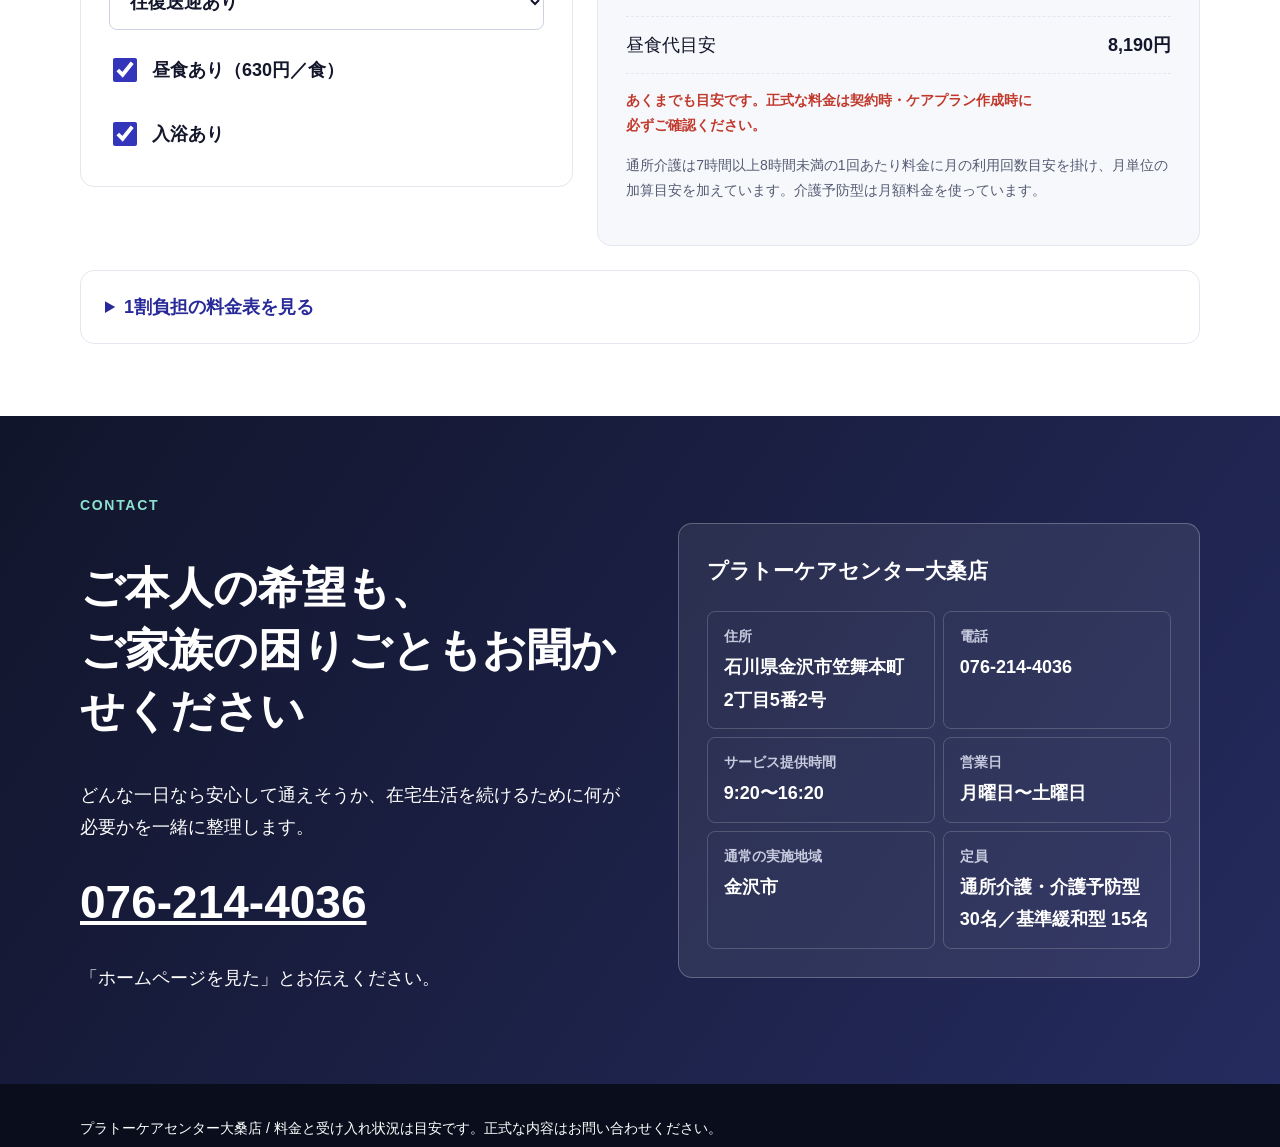
==== commit b180a5ef: "Improve mobile layouts and care-manager phone access" ====
--- a/okuwa.html
+++ b/okuwa.html
@@ -1,3 +1,5 @@
 <!doctype html>
-<html lang="ja"><head><meta charset="utf-8"><meta name="viewport" content="width=device-width,initial-scale=1"><meta name="description" content="プラトーケアセンター大桑店の事業所紹介。本人と家族の在宅生活を、年間を通して支えます。"><title>事業所紹介｜プラトーケアセンター大桑店</title><link rel="stylesheet" href="assets/tokens.css"><link rel="stylesheet" href="assets/site.css"></head>
-<body data-store="okuwa" data-view="general"><div id="app"></div><script src="assets/stores.js"></script><script src="assets/app.js"></script></body></html>
+<html lang="ja"><head><meta charset="utf-8"><meta name="viewport" content="width=device-width,initial-scale=1"><meta name="description" content="プラトーケアセンター大桑店の事業所紹介。本人と家族の在宅生活を、年間を通して支えます。"><title>事業所紹介｜プラトーケアセンター大桑店</title><link rel="stylesheet" href="assets/tokens.css"><link rel="stylesheet" href="assets/site.css"><link rel="stylesheet" href="mobile-review.css">
+</head>
+<body data-store="okuwa" data-view="general"><div id="app"></div><script src="assets/stores.js"></script><script src="assets/app.js"></script><script src="mobile-review.js"></script>
+</body></html>
--- a/assets/site.css
+++ b/assets/site.css
@@ -34,6 +34,14 @@
 .hero-photo{position:relative;margin:0;height:480px;border-radius:14px;overflow:hidden;background:#DDE1F7;box-shadow:0 24px 64px rgba(0,0,0,.30)}
 .hero-photo img{display:block;width:100%;height:100%;object-fit:cover;object-position:center 44%}
 .hero-photo figcaption,.fit-photo figcaption{position:absolute;right:16px;bottom:16px;padding:8px 16px;border-radius:999px;background:rgba(17,21,43,.84);color:#fff;font-size:14px;font-weight:800}
+@media(min-width:821px){
+  .hero-grid{grid-template-columns:minmax(0,1.22fr) minmax(0,.78fr);gap:40px}
+  .store-name strong{font-size:42px;line-height:1.15;white-space:nowrap}
+  .hero h1{font-size:38px;line-height:1.25;margin-bottom:16px}
+  .hero h1 span,.hero h1 strong{white-space:nowrap}
+  .hero h1 strong{font-size:34px;margin-top:10px}
+  .hero .lead{max-width:none;font-size:18px;line-height:1.7}
+}
 .fact-band{background:#fff;border-bottom:1px solid var(--border);box-shadow:0 10px 30px rgba(17,21,43,.05)}
 .fact-band-grid{display:grid;grid-template-columns:repeat(4,1fr)}.fact-band-grid div{padding:24px 20px;border-right:1px solid var(--border);text-align:center}.fact-band-grid div:last-child{border-right:0}
 .fact-band strong,.fact-band span{display:block}.fact-band strong{font-size:22px;line-height:1.4;color:var(--primary-dark)}.fact-band span{color:var(--muted);font-size:14px;font-weight:700}
@@ -52,12 +60,14 @@
 .availability-layout{display:grid;grid-template-columns:.8fr 1.2fr;gap:48px;align-items:center}.availability-layout .section-head{margin-bottom:16px}.availability-wrap{min-width:0;overflow-x:auto}.availability-table{width:100%;border-spacing:0;border:1px solid var(--border);border-radius:14px;background:#fff;overflow:hidden}.availability-table th,.availability-table td{height:60px;padding:8px 16px;text-align:center;border-bottom:1px solid var(--border)}.availability-table thead th{background:var(--primary-dark);color:#fff}.availability-table tbody th{background:var(--tint);color:var(--primary-dark)}.availability-table tr:last-child th,.availability-table tr:last-child td{border-bottom:0}.availability-level{font-weight:900}.availability-actions{display:flex;flex-wrap:wrap;gap:12px;margin-top:24px}
 .sim-wrap{display:grid;grid-template-columns:.9fr 1.1fr;gap:24px;align-items:start}.sim-form,.sim-result{padding:28px;border:1px solid var(--border);border-radius:14px;background:#fff}.sim-result{background:var(--surface)}.sim-form h3,.sim-result h3{margin:0 0 16px;font-size:22px}.form-grid{display:grid;gap:16px}.form-grid label{display:block;font-weight:800}.form-grid select{width:100%;height:56px;margin-top:4px;padding:0 16px;border:1px solid var(--pds-border-input);border-radius:8px;background:#fff;color:var(--text);font:inherit}.check{display:flex!important;align-items:center;gap:12px;min-height:48px}.check input{width:24px;height:24px;accent-color:var(--primary)}.is-hidden{display:none!important}.total{margin:8px 0 16px;color:var(--primary-dark);font-size:clamp(36px,5vw,52px);font-weight:900;font-variant-numeric:tabular-nums}.breakdown{margin:0;padding:0;list-style:none;border-top:1px solid var(--border)}.breakdown li{display:flex;justify-content:space-between;gap:16px;padding:12px 0;border-bottom:1px dashed var(--border)}.breakdown b{text-align:right;font-variant-numeric:tabular-nums}.note{font-size:14px;color:var(--sub)}.note-danger{color:var(--pds-danger);font-weight:800}
 .fee-details{margin-top:24px;border:1px solid var(--border);border-radius:14px;background:#fff}.fee-details summary{padding:20px 24px;cursor:pointer;color:var(--primary-dark);font-weight:900}.fee-details[open] summary{border-bottom:1px solid var(--border)}.fee-list{display:grid;gap:0;padding:8px 24px}.fee-row{display:flex;justify-content:space-between;gap:24px;padding:12px 0;border-bottom:1px solid var(--border)}.fee-row:last-child{border-bottom:0}.fee-row strong{font-variant-numeric:tabular-nums;white-space:nowrap}.fee-details>.note{padding:0 24px 16px}
+.code-table-wrap{overflow-x:auto;border:1px solid var(--border);border-radius:14px;background:#fff}.code-table{width:100%;min-width:680px;border-collapse:collapse}.code-table th,.code-table td{padding:14px 16px;border-bottom:1px solid var(--border);text-align:left;vertical-align:top}.code-table th{background:var(--tint);color:var(--primary-dark)}.code-table tr:last-child td{border-bottom:0}
 .contact{background:linear-gradient(125deg,#11152B,#252B5E);color:#fff}.contact .eyebrow{color:#8DE1CF}.contact h2{font-size:clamp(30px,4vw,44px);line-height:1.4}.contact a{color:#fff}.contact-grid{display:grid;grid-template-columns:1fr .95fr;gap:48px;align-items:center}.phone{font-size:clamp(30px,5vw,46px);font-weight:900}.contact-box{padding:28px;border:1px solid rgba(255,255,255,.25);border-radius:14px;background:rgba(255,255,255,.08)}.contact-box h3{margin-top:0}.facts{display:grid;grid-template-columns:repeat(2,1fr);gap:8px;margin:0}.facts div{padding:12px 16px;border:1px solid rgba(255,255,255,.18);border-radius:8px}.facts dt{font-size:14px;color:#C7CBDE;font-weight:700}.facts dd{margin:2px 0 0;font-weight:800}.contact-links{margin-top:16px}.contact-links a{display:block;padding:10px 0;font-weight:900}
 .footer{padding:32px 0 96px;background:#0A0D1C;color:#fff}.footer p{margin:0;font-size:14px}.mobile-actions{display:none}
 @media(max-width:820px){
   body{font-size:18px;padding-bottom:92px}.inner{width:min(100% - 32px,1120px)}.navlinks{display:none}.nav .inner{min-height:64px}.brand{display:block}.brand span{display:block;font-size:11px;line-height:1.2}.brand strong{display:block;font-size:20px;line-height:1.3}.mobile-menu{display:block;position:relative}.mobile-menu summary{list-style:none;cursor:pointer;padding:8px 12px;border:1px solid var(--border);border-radius:8px;color:var(--primary-dark);font-size:15px;font-weight:900}.mobile-menu summary::-webkit-details-marker{display:none}.mobile-menu>div{position:absolute;right:0;top:48px;width:220px;padding:8px;border:1px solid var(--border);border-radius:14px;background:#fff;box-shadow:var(--shadow)}.mobile-menu a{display:block;padding:12px 16px;color:var(--text);text-decoration:none;font-weight:800}.hero{padding:32px 0}.hero-grid,.fit-layout,.availability-layout,.contact-grid{grid-template-columns:1fr}.hero-grid{gap:28px}.hero-photo{height:300px}.store-name{margin-bottom:20px}.store-name strong{font-size:34px}.hero-problem{font-size:15px}.hero h1{font-size:34px}.lead{font-size:18px}.hero .actions{display:none}
-  p,li,h1,h2,h3,dt,dd,th,td,label{word-break:normal;overflow-wrap:anywhere}.fact-band-grid{grid-template-columns:repeat(2,1fr)}.fact-band-grid div:nth-child(2){border-right:0}.fact-band-grid div:nth-child(-n+2){border-bottom:1px solid var(--border)}.fact-band-grid div{padding:16px 8px}.fact-band strong{font-size:19px}
+  h1,h2,h3{word-break:auto-phrase;overflow-wrap:anywhere;text-wrap:balance}.contact-grid>*{min-width:0}.hero .actions.care-entry{display:flex}.hero .actions.care-entry .btn{width:100%}.fact-band-grid{grid-template-columns:repeat(2,1fr)}.fact-band-grid div:nth-child(2){border-right:0}.fact-band-grid div:nth-child(-n+2){border-bottom:1px solid var(--border)}.fact-band-grid div{padding:16px 8px}.fact-band strong{font-size:19px}
   section{padding:48px 0}.section-head h2{font-size:30px}.section-head h2 br{display:none}.guide-callout{display:block}.guide-callout p{margin-top:8px}.support-grid,.movie-layout,.feature-grid,.timeline,.sim-wrap,.facts,.consult-content{grid-template-columns:1fr}.support-card{display:grid;grid-template-columns:40px 1fr;gap:4px;padding:22px 20px}.support-card h3{margin-top:0}.movie-info{padding:20px}.feature-card img{height:240px}.fit-photo,.fit-photo img{min-height:300px}.consult-content ul{margin-top:4px}.timeline{gap:12px}.time-row{grid-template-columns:44px 1fr;gap:10px}.time-row:not(:last-child)::after{left:20px;top:42px;height:calc(100% + 16px)}.timeline-marker{width:44px;height:44px;border-width:3px;font-size:12px}.timeline-content{grid-template-columns:88px 1fr;min-height:64px}.timeline-content b,.timeline-content span{padding:12px 10px}.timeline-content b{font-size:17px}.availability-layout{gap:24px}.availability-table th,.availability-table td{padding:8px}.sim-form,.sim-result{padding:20px}.fee-row,.breakdown li{align-items:flex-start;flex-direction:column;gap:4px}.breakdown b{text-align:left}.contact-grid{gap:28px}.contact-box{padding:20px}
+  #codes{scroll-margin-top:80px}.code-table-wrap{overflow:visible;border:0;background:transparent}.code-table{min-width:0}.code-table,.code-table tbody,.code-table tr,.code-table td{display:block;width:100%}.code-table thead{display:none}.code-table tr{margin-bottom:12px;overflow:hidden;border:1px solid var(--border);border-radius:12px;background:#fff}.code-table td{display:grid;grid-template-columns:128px minmax(0,1fr);gap:12px;padding:12px 14px;border-bottom:1px solid var(--border)}.code-table td::before{color:var(--primary-dark);font-weight:900;white-space:nowrap}.code-table td:nth-child(1)::before{content:"区分"}.code-table td:nth-child(2)::before{content:"内容"}.code-table td:nth-child(3)::before{content:"サービスコード"}.code-table tr:last-child td:not(:last-child){border-bottom:1px solid var(--border)}
   .mobile-actions{display:block;position:fixed;z-index:30;left:0;right:0;bottom:0;padding:10px 12px calc(10px + env(safe-area-inset-bottom));background:rgba(255,255,255,.97);border-top:1px solid var(--border)}.mobile-actions .btn{width:100%;min-width:0;min-height:64px;padding:7px 12px;flex-direction:column;gap:0;line-height:1.25}.mobile-actions .btn span{font-size:16px}.mobile-actions .btn strong{font-size:21px}
 }
 @media print{.nav,.mobile-actions{display:none!important}section{padding:32px 0}.hero{padding:32px 0}.btn{border:1px solid #333;color:#000;background:#fff}.footer{padding:24px;background:#fff;color:#000}}
--- a/mobile-review.css
+++ b/mobile-review.css
@@ -0,0 +1,80 @@
+/* Smartphone-only corrections; desktop and printed page layout stay unchanged. */
+.pds-mobile-call{display:none}
+@media screen and (max-width:640px){
+  html{scroll-padding-bottom:calc(112px + env(safe-area-inset-bottom,0px))}
+  h1,h2,h3,p,li,dt,dd,th,td,label{word-break:auto-phrase;overflow-wrap:normal;line-break:strict}
+  h1,h2,h3{text-wrap:balance}
+  .pds-phrase,.pds-number,.pds-word{display:inline-block;text-indent:0;max-width:100%;vertical-align:baseline}
+  .pds-number{white-space:nowrap}
+  a[href^="tel:"]{word-break:normal}
+  .phone{font-size:clamp(24px,7.4vw,32px)!important;white-space:nowrap}
+  .inner,.card,.sim-panel,.sim-form,.result-panel,.sim-result,.form-grid>*,.hero-copy{min-width:0}
+  select{min-width:0;max-width:100%}
+  .btn,.button,button{max-width:100%;height:auto;line-height:1.5;word-break:auto-phrase;overflow-wrap:normal;text-wrap:balance}
+  .availability-table{width:100%!important;min-width:0!important;table-layout:fixed}
+  .availability-table th,.availability-table td{padding:12px 8px!important;overflow-wrap:normal}
+  .availability-table th:first-child,.availability-table td:first-child{width:48px!important}
+  .availability-table th:not(:first-child){width:auto!important}
+  .availability-table .status,.availability-table .badge{max-width:100%;min-width:0;padding-left:4px;padding-right:4px}
+  .pds-stack-table{width:100%!important;min-width:0!important;border:0!important}
+  .pds-stack-table thead{position:absolute;width:1px;height:1px;overflow:hidden;clip-path:inset(50%)}
+  .pds-stack-table tbody,.pds-stack-table tr{display:block;width:100%}
+  .pds-stack-table tbody tr{margin-bottom:16px;border:1px solid var(--line,#ddd);border-radius:8px;overflow:hidden}
+  .pds-stack-table tbody td{display:grid!important;grid-template-columns:minmax(72px,.65fr) minmax(0,1fr);gap:8px;width:100%!important;padding:12px 8px!important;text-align:left!important;border-width:0 0 1px!important;white-space:normal}
+  .pds-stack-table tbody td::before{content:attr(data-mobile-label);font-weight:700;word-break:auto-phrase}
+  .pds-call-page{padding-bottom:calc(104px + env(safe-area-inset-bottom,0px))!important}
+  .pds-mobile-call{display:block;position:fixed;z-index:50;left:0;right:0;bottom:0;padding:8px 16px calc(8px + env(safe-area-inset-bottom,0px));background:rgba(255,255,255,.97);border-top:1px solid var(--line,#ddd)}
+  .pds-mobile-call a{display:flex;flex-direction:column;align-items:center;justify-content:center;min-height:64px;gap:0;padding:8px 16px;border-radius:8px;background:var(--pds-call-color,#3335BB);color:#fff;text-decoration:none;font:700 18px/1.4 "Noto Sans JP","Hiragino Sans",sans-serif;white-space:nowrap}
+  .pds-mobile-call strong{font-size:24px;line-height:1.3;font-variant-numeric:tabular-nums}
+  .pds-mobile-call a:focus-visible{outline:3px solid #14172b;outline-offset:2px}
+  .mobile-actions{padding-bottom:calc(10px + env(safe-area-inset-bottom,0px))}
+}
+@media print{.pds-mobile-call{display:none!important}}
+
+@media screen and (max-width:640px){body{padding-bottom:calc(96px + env(safe-area-inset-bottom,0px))}.facts h3{word-break:auto-phrase}}
+
+@media screen and (max-width:640px){.pds-phrase br{display:none}}
+
+@media screen and (max-width:640px){.timeline-card{min-width:0}.timeline-card>div{min-width:0}.timeline-card span{min-width:0;word-break:normal;overflow-wrap:break-word}}
+
+@media screen and (max-width:640px){
+ h1:has(.pds-phrase){font-size:28px!important}
+ h2:has(.pds-phrase){font-size:26px!important}
+ h3:has(.pds-phrase){font-size:20px!important}
+ .pds-phrase{white-space:nowrap;max-width:none}
+ .pds-stack-table thead th{display:none}
+}
+@media screen and (min-width:360px) and (max-width:640px){h1:has(.pds-phrase){font-size:32px!important}}
+@media screen and (max-width:640px){.timeline-content{grid-template-columns:1fr}.timeline-content span{min-width:0}}
+
+@media screen and (max-width:640px){
+ .pds-phrase,.pds-number,.pds-word{display:inline-block!important;font:inherit!important;color:inherit!important;letter-spacing:inherit!important;text-transform:inherit!important;margin:0!important;padding:0!important;border:0!important;border-radius:0!important;background:none!important;box-shadow:none!important;min-width:0!important;min-height:0!important;width:auto!important;height:auto!important}
+}
+
+@media screen and (max-width:640px){.pds-phrase>strong,.pds-phrase>em{display:inline!important}h1:has(.pds-phrase) strong:empty,h2:has(.pds-phrase) strong:empty{display:none!important}}
+
+.pds-cell-value{display:contents}
+@media screen and (max-width:640px){.pds-cell-value{display:block;min-width:0}}
+
+.pds-label-text{display:contents}
+@media screen and (max-width:640px){
+ .pds-label-text{display:block;min-width:0;flex:1}
+ .total{font-size:32px!important;line-height:1.4}
+ .field select,select{appearance:none;-webkit-appearance:none;width:100%;max-width:100%;min-width:0;min-height:48px;padding-right:32px;background-image:url("data:image/svg+xml,%3Csvg xmlns='http://www.w3.org/2000/svg' width='16' height='16' viewBox='0 0 16 16'%3E%3Cpath d='M4 6l4 4 4-4' fill='none' stroke='%23555B73' stroke-width='2'/%3E%3C/svg%3E");background-position:right 8px center;background-repeat:no-repeat;box-sizing:border-box}
+ .fact-table th{width:112px!important;padding-left:8px!important;padding-right:8px!important}
+ .fact-table td{padding-left:8px!important;padding-right:8px!important}
+}
+
+@media screen and (max-width:640px){.pds-word{white-space:nowrap}}
+
+@media screen and (max-width:640px){select{overflow:hidden;text-overflow:ellipsis}}
+
+.pds-flow-text{display:contents}
+@media screen and (max-width:640px){
+ .pds-flow-text{display:block!important;min-width:0!important;font:inherit!important;color:inherit!important;padding:0!important;margin:0!important;white-space:normal}
+ .availability-table th:first-child,.availability-table td:first-child{width:56px!important}
+}
+
+@media screen and (max-width:640px){.code-table td{grid-template-columns:1fr!important;gap:4px!important}.code-table td::before{white-space:normal!important}}
+
+@media screen and (max-width:640px){#codes td{grid-template-columns:1fr!important;gap:4px!important}#codes td::before{white-space:normal!important}}
